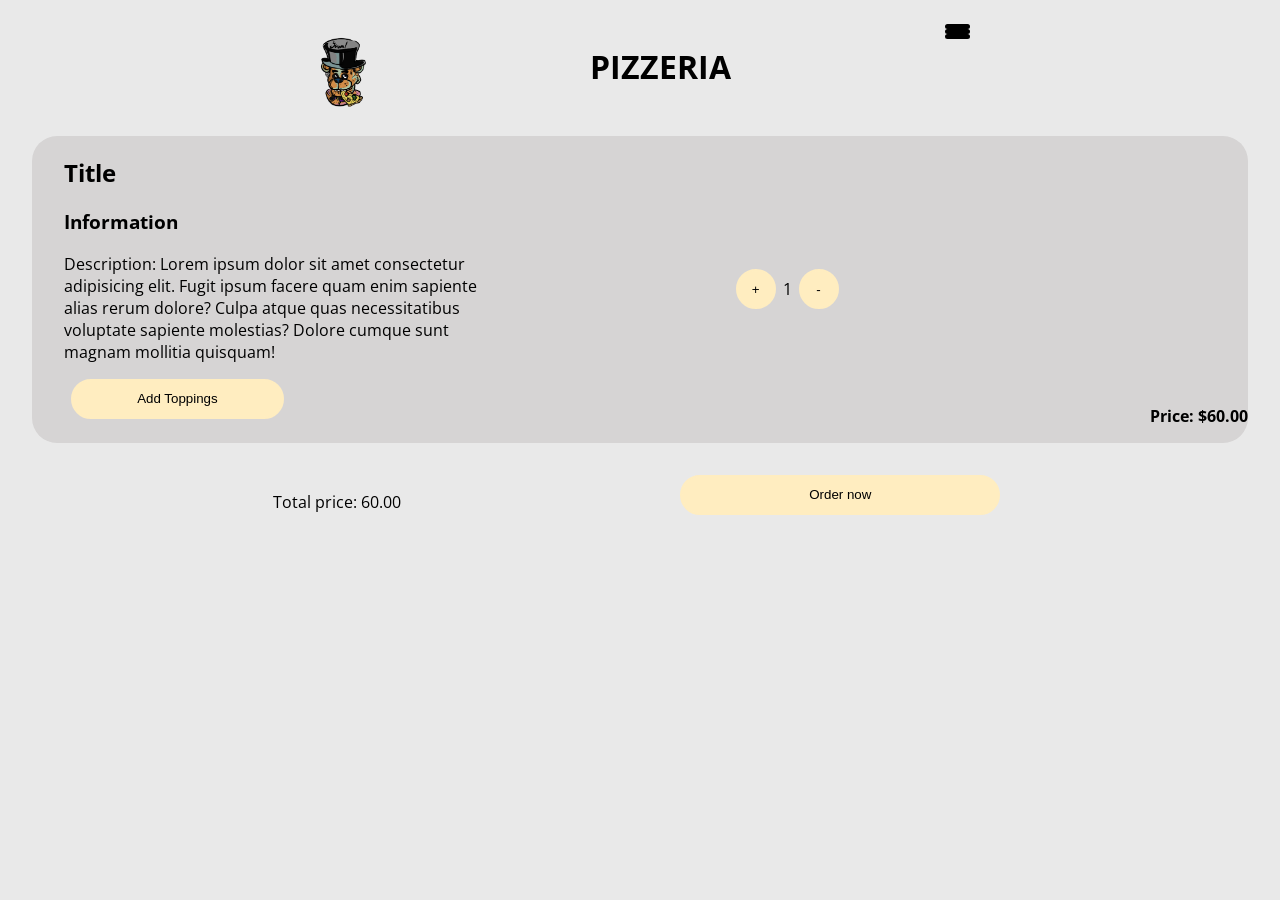
==== Public/Index.html @ cfac9023 "css" ====
<!DOCTYPE html>
<html lang="en">
<head>
    <meta charset="UTF-8">
    <meta http-equiv="X-UA-Compatible" content="IE=edge">
    <meta name="viewport" content="width=device-width, initial-scale=1.0">
    <title>La Pizzeria 2.0</title>
    <link rel="stylesheet" href="./css/index.css">
    <link rel="preconnect" href="https://fonts.googleapis.com">
    <link rel="preconnect" href="https://fonts.gstatic.com" crossorigin>
    <link href="https://fonts.googleapis.com/css2?family=Open+Sans:wght@500&family=Press+Start+2P&display=swap" rel="stylesheet">
    <link rel="stylesheet" href="./fonts/neonpixel/stylesheet.css">
</head>
<body>
    <div class="main-page">
        <header class="header">
            <div class="logo">
                    <img class="img-logo" src="./img/logo.png" href="" alt="logo"> 
                    <a href="" class="logo-txt">Freddy's<br>pizza</a>
            </div>
            <div class="nav-bar">
                
                <a class="chart-link" href="./chart-order.html">
                    <img alt="chart-icon" class="chart-icon" src="./img/box-pizza.png">
                </a>
                <div class="hamburger-icon">
                    <div class="bar-1"></div>
                    <div class="bar-2"></div>
                    <div class="bar-3"></div>
                </div> <!--- botón sin funcionalidad-->
            </div>
        </header>
        <main>
            
        </main>
        <section>
            <img src="./img/pizza1.png" class="img-pizza1 position1 pizza-m" alt="pizza1">
            <img src="./img/pizza2.png" class="img-pizza2 position2" alt="pizza2">
            <img src="./img/pizza3.png" class="img-pizza3 position3" alt="pizza3">
            <img src="./img/pizza4.png" class="img-pizza4 position4" alt="pizzaParce">
        </section>
    </div>
    <div class="cart-page">
        <div class="header-cartpage">
            <img src="./img/FREDDYLOGOPICSA.png" alt="logo">
            <h1>PIZZERIA</h1>
            <div class="hamburger-icon">
                <div class="bar-1"></div>
                <div class="bar-2"></div>
                <div class="bar-3"></div>
            </div> <!--- botón sin funcionalidad-->
        </div>
        <div class="list-pizza">
            <div class="list-pizza-selected">
                <div class="pizza-info">
                    <div class="pizza-selected-text">
                        <h2>Title</h2>
                        <h3>Information</h3>
                        <p>
                            Description: Lorem ipsum dolor sit amet consectetur adipisicing elit. 
                            Fugit ipsum facere quam enim sapiente alias rerum dolore? Culpa atque quas 
                            necessitatibus voluptate sapiente molestias? Dolore cumque sunt magnam mollitia 
                            quisquam!
                        </p>
                        <button>Add Toppings</button> <!--botón sin funcionalidad-->
                    </div>
                </div>
                <div class="pizza-selected-quantity">
                    <button>+</button>
                    <p>1</p>
                    <button>-</button>
                </div>
                <div class="pizza-selected-price">
                    <p>
                        Price: $60.00
                    </p>
                </div>
            </div>
        </div>
        <footer class="buy-now">
            <p>
                Total price: 60.00
            </p>
            <button>
                Order now
            </button>
        </footer>
    </div>


    <script type="text/javascript" src="./js/main.js"></script>
</body>
</html>
---- Public/css/index.css ----
@import url(style.css);
@import url(header.css);
@import url(main.css);
@import url(section.css);
@import url(cart-page.css);
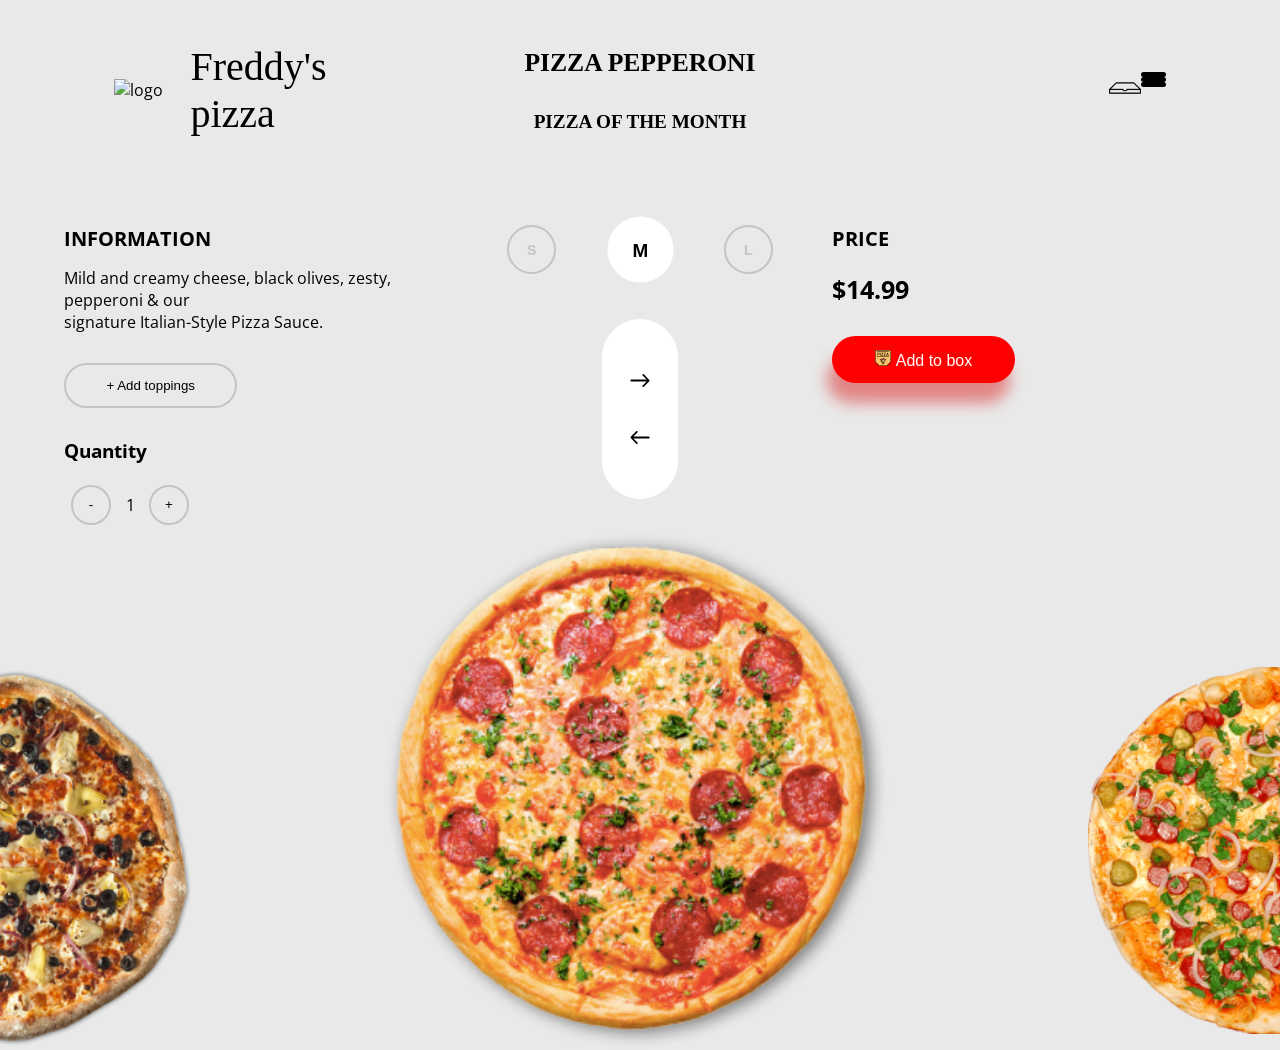
==== commit c24c55a0: "different method of changing the sizes of the pizzas" ====
--- a/Public/Index.html
+++ b/Public/Index.html
@@ -20,7 +20,7 @@
             </div>
             <div class="nav-bar">
                 
-                <a class="chart-link" href="./chart-order.html">
+                <a class="chart-link" >
                     <img alt="chart-icon" class="chart-icon" src="./img/box-pizza.png">
                 </a>
                 <div class="hamburger-icon">
@@ -34,25 +34,25 @@
             
         </main>
         <section>
-            <img src="./img/pizza1.png" class="img-pizza1 position1 pizza-m" alt="pizza1">
-            <img src="./img/pizza2.png" class="img-pizza2 position2" alt="pizza2">
-            <img src="./img/pizza3.png" class="img-pizza3 position3" alt="pizza3">
-            <img src="./img/pizza4.png" class="img-pizza4 position4" alt="pizzaParce">
+
         </section>
     </div>
-    <div class="cart-page">
+    <div class="cart-page redirect">
         <div class="header-cartpage">
-            <img src="./img/FREDDYLOGOPICSA.png" alt="logo">
-            <h1>PIZZERIA</h1>
+            <img src="" alt="logo">
+            <h1>PIZZERIA</h3>
             <div class="hamburger-icon">
                 <div class="bar-1"></div>
                 <div class="bar-2"></div>
                 <div class="bar-3"></div>
             </div> <!--- botón sin funcionalidad-->
+            <a class="chart-link" >
+                <img alt="chart-icon" class="chart-icon" src="./img/box-pizza.png">
+            </a>
         </div>
         <div class="list-pizza">
             <div class="list-pizza-selected">
-                <div class="pizza-info">
+                <div class="pizza-selected">
                     <div class="pizza-selected-text">
                         <h2>Title</h2>
                         <h3>Information</h3>
@@ -64,11 +64,11 @@
                         </p>
                         <button>Add Toppings</button> <!--botón sin funcionalidad-->
                     </div>
-                </div>
-                <div class="pizza-selected-quantity">
-                    <button>+</button>
-                    <p>1</p>
-                    <button>-</button>
+                    <div class="pizza-selected-quantity">
+                        <button>+</button>
+                        <p>1</p>
+                        <button>-</button>
+                    </div>
                 </div>
                 <div class="pizza-selected-price">
                     <p>
@@ -78,12 +78,10 @@
             </div>
         </div>
         <footer class="buy-now">
-            <p>
-                Total price: 60.00
-            </p>
             <button>
                 Order now
             </button>
+            <p>Total price: 60.00</p>
         </footer>
     </div>
 
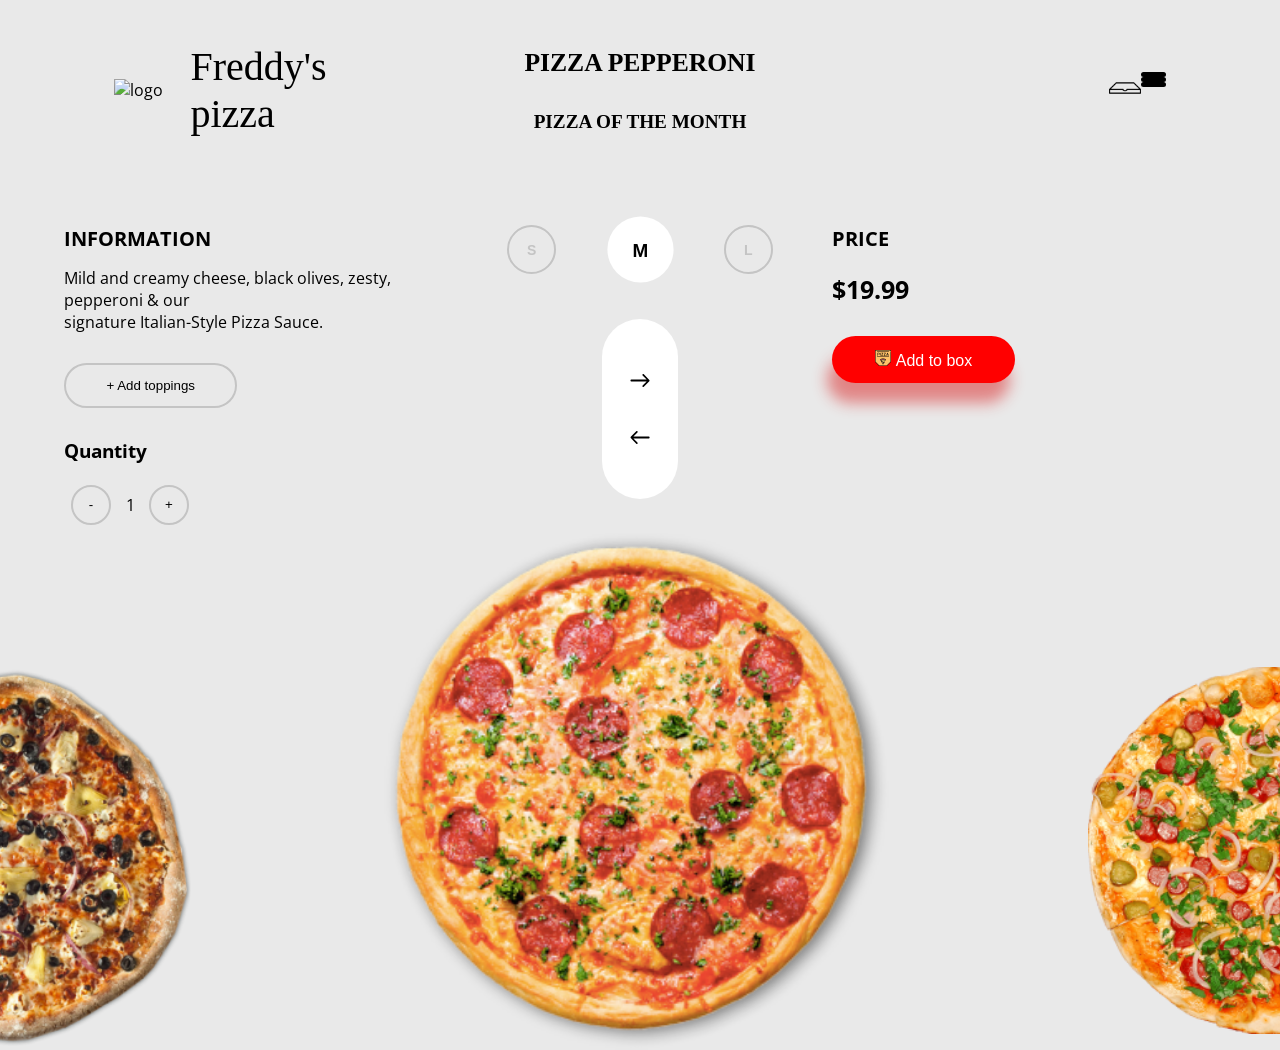
==== commit a7246094: "js muuuuuuuchas cosas, carrito  terminado  yei" ====
--- a/Public/Index.html
+++ b/Public/Index.html
@@ -9,7 +9,7 @@
     <link rel="preconnect" href="https://fonts.googleapis.com">
     <link rel="preconnect" href="https://fonts.gstatic.com" crossorigin>
     <link href="https://fonts.googleapis.com/css2?family=Open+Sans:wght@500&family=Press+Start+2P&display=swap" rel="stylesheet">
-    <link rel="stylesheet" href="./fonts/neonpixel/stylesheet.css">
+    <!-- <link rel="stylesheet" href="./fonts/neonpixel/stylesheet.css"> -->
 </head>
 <body>
     <div class="main-page">
@@ -31,16 +31,16 @@
             </div>
         </header>
         <main>
-            
+            <!-- main render -->
         </main>
         <section>
-
+            <!-- section render -->
         </section>
     </div>
     <div class="cart-page redirect">
         <div class="header-cartpage">
-            <img src="" alt="logo">
-            <h1>PIZZERIA</h3>
+            <img src="./img/FREDDYLOGOPICSA.png" alt="logo">
+            <h1>PIZZERIA</h1>
             <div class="hamburger-icon">
                 <div class="bar-1"></div>
                 <div class="bar-2"></div>
@@ -51,37 +51,15 @@
             </a>
         </div>
         <div class="list-pizza">
-            <div class="list-pizza-selected">
-                <div class="pizza-selected">
-                    <div class="pizza-selected-text">
-                        <h2>Title</h2>
-                        <h3>Information</h3>
-                        <p>
-                            Description: Lorem ipsum dolor sit amet consectetur adipisicing elit. 
-                            Fugit ipsum facere quam enim sapiente alias rerum dolore? Culpa atque quas 
-                            necessitatibus voluptate sapiente molestias? Dolore cumque sunt magnam mollitia 
-                            quisquam!
-                        </p>
-                        <button>Add Toppings</button> <!--botón sin funcionalidad-->
-                    </div>
-                    <div class="pizza-selected-quantity">
-                        <button>+</button>
-                        <p>1</p>
-                        <button>-</button>
-                    </div>
-                </div>
-                <div class="pizza-selected-price">
-                    <p>
-                        Price: $60.00
-                    </p>
-                </div>
-            </div>
+            <!-- Pizzas en carrito -->
         </div>
         <footer class="buy-now">
+            <p class="subtotal">
+                <!-- subtotal render -->
+            </p>
             <button>
                 Order now
             </button>
-            <p>Total price: 60.00</p>
         </footer>
     </div>
 
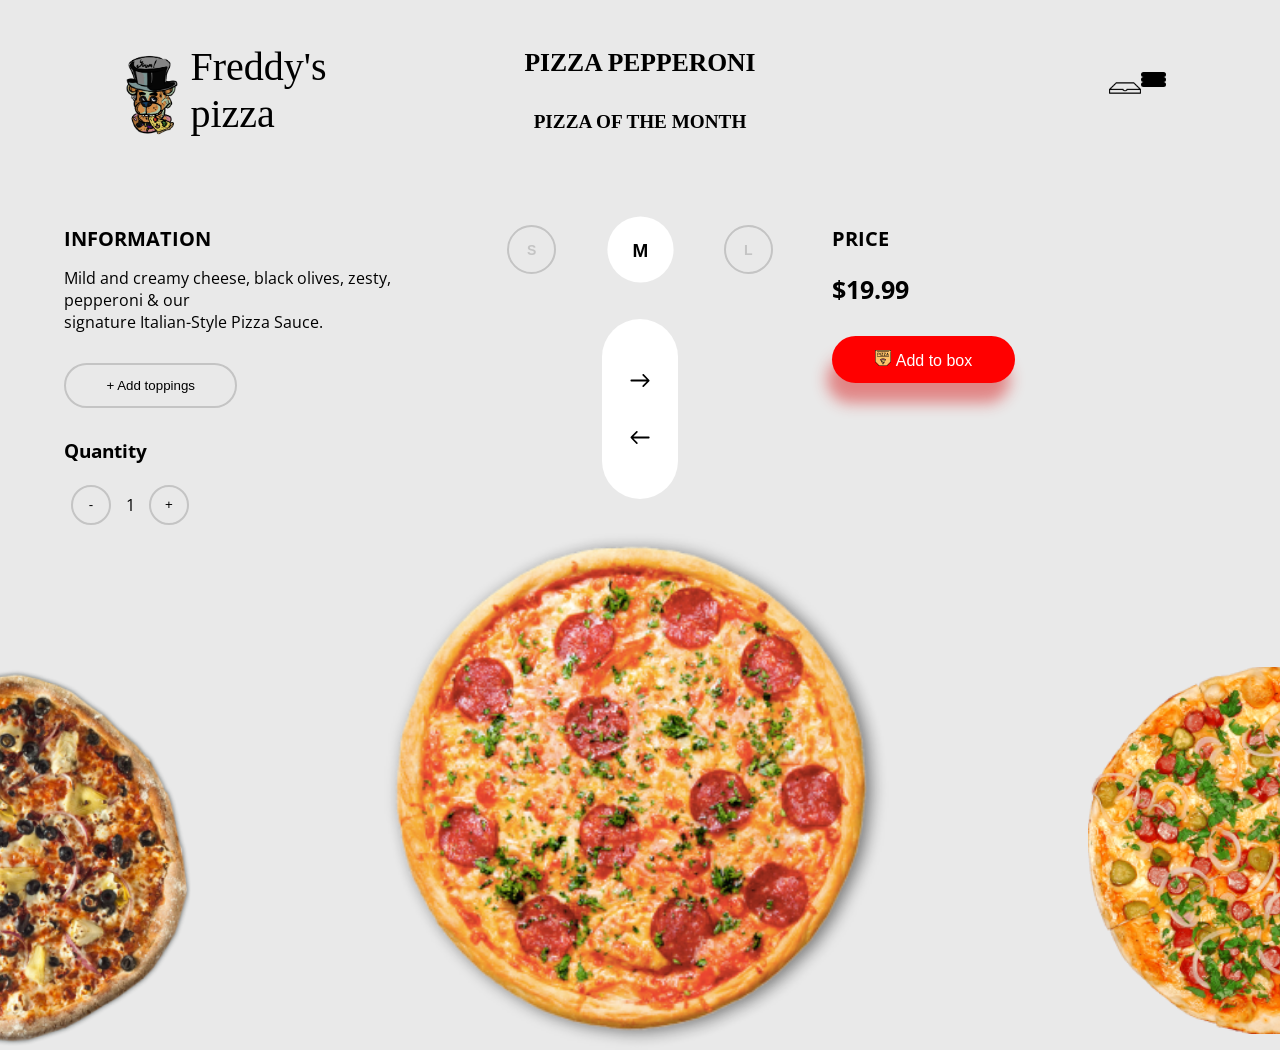
==== commit 4d608838: "fonts" ====
--- a/Public/Index.html
+++ b/Public/Index.html
@@ -15,7 +15,7 @@
     <div class="main-page">
         <header class="header">
             <div class="logo">
-                    <img class="img-logo" src="./img/logo.png" href="" alt="logo"> 
+                    <img class="img-logo" src="./img/FREDDYLOGOPICSA.png" href="" alt="logo"> 
                     <a href="" class="logo-txt">Freddy's<br>pizza</a>
             </div>
             <div class="nav-bar">
--- a/Public/fonts/neonpixel/stylesheet.css
+++ b/Public/fonts/neonpixel/stylesheet.css
@@ -0,0 +1,12 @@
+/*! Generated by Font Squirrel (https://www.fontsquirrel.com) on November 12, 2021 */
+
+
+
+@font-face {
+    font-family: 'neon_pixel-7regular';
+    src: url('neon_pixel-7-webfont.woff2') format('woff2'),
+         url('neon_pixel-7-webfont.woff') format('woff');
+    font-weight: normal;
+    font-style: normal;
+
+}
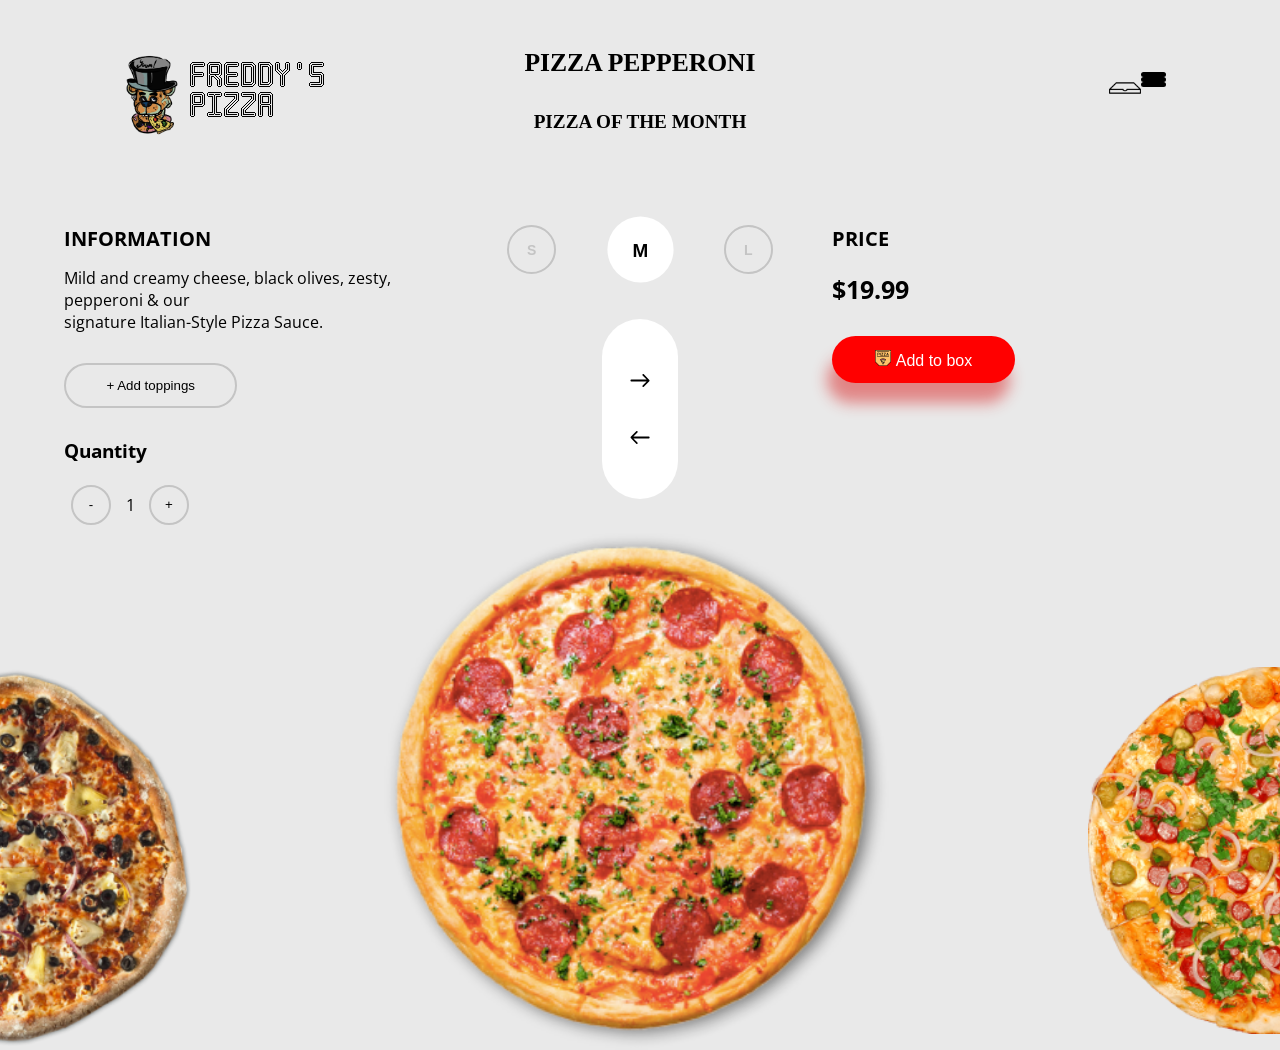
==== commit 1b575715: "fonts" ====
--- a/Public/Index.html
+++ b/Public/Index.html
@@ -9,7 +9,7 @@
     <link rel="preconnect" href="https://fonts.googleapis.com">
     <link rel="preconnect" href="https://fonts.gstatic.com" crossorigin>
     <link href="https://fonts.googleapis.com/css2?family=Open+Sans:wght@500&family=Press+Start+2P&display=swap" rel="stylesheet">
-    <!-- <link rel="stylesheet" href="./fonts/neonpixel/stylesheet.css"> -->
+    <link rel="stylesheet" href="./fonts/neonpixel/stylesheet.css">
 </head>
 <body>
     <div class="main-page">
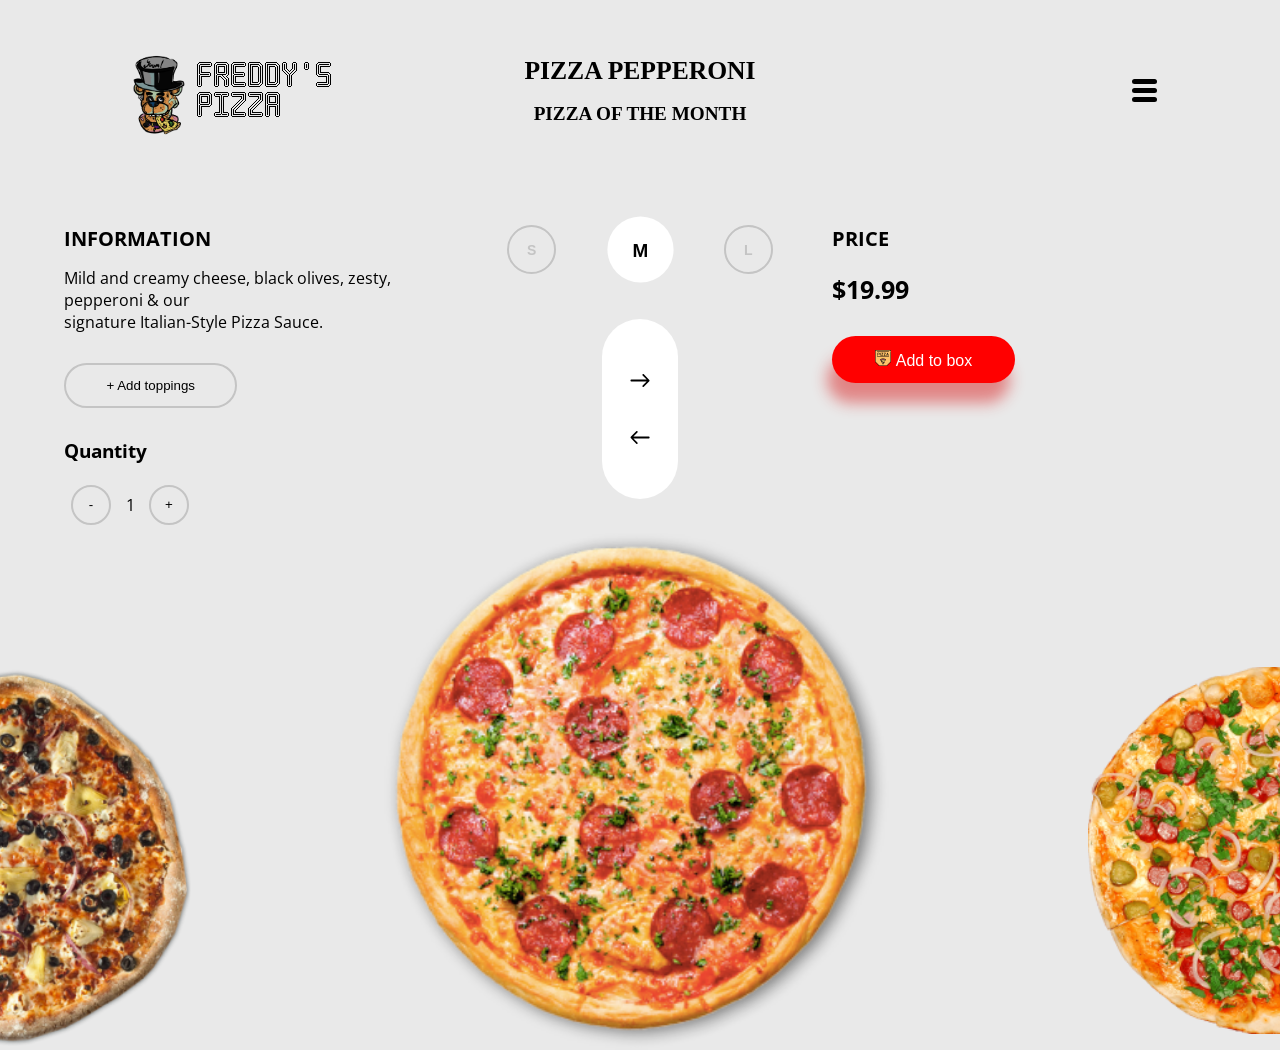
==== commit c93d996e: "cambio carro" ====
--- a/Public/Index.html
+++ b/Public/Index.html
@@ -38,17 +38,17 @@
         </section>
     </div>
     <div class="cart-page redirect">
+        <a class="chart-link">
+            <img alt="chart-icon" class="chart-icon" src="./img/box-pizza.png">
+        </a>
         <div class="header-cartpage">
             <img src="./img/FREDDYLOGOPICSA.png" alt="logo">
-            <h1>PIZZERIA</h1>
+            <h1 class="Titulo">PIZZERIA</h1>
             <div class="hamburger-icon">
                 <div class="bar-1"></div>
                 <div class="bar-2"></div>
                 <div class="bar-3"></div>
             </div> <!--- botón sin funcionalidad-->
-            <a class="chart-link" >
-                <img alt="chart-icon" class="chart-icon" src="./img/box-pizza.png">
-            </a>
         </div>
         <div class="list-pizza">
             <!-- Pizzas en carrito -->
